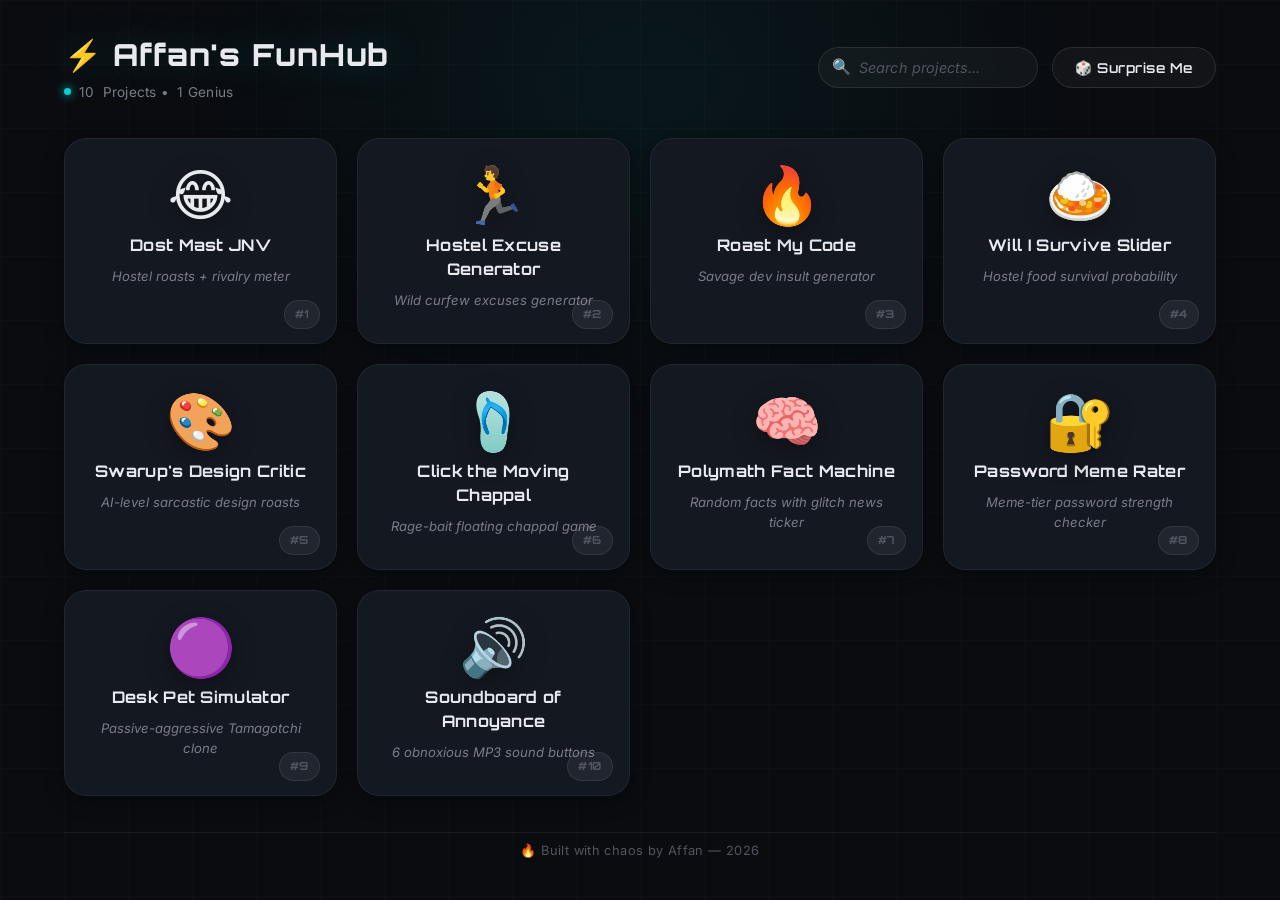
==== index.html @ 47137267 "Files Add" ====
<!DOCTYPE html>
<html lang="en">
<head>
    <meta charset="UTF-8">
    <meta name="viewport" content="width=device-width, initial-scale=1.0">
    <title>⚡ FunHub — Affan's Polymath Lair</title>

    <!-- 🎨 Google Fonts: Orbitron for headings, Inter for body -->
    <link href="https://fonts.googleapis.com/css2?family=Inter:wght@300;400;500;600;700;800;900&family=Orbitron:wght@400;500;600;700;800;900&display=swap" rel="stylesheet">

    <!-- 🎨 STYLES -->
    <link rel="stylesheet" href="style.css">
</head>
<body>

    <!-- 🚀 HTML STRUCTURE ─────────────────────── -->
    <div class="app-wrapper">

        <!-- ⚡ HEADER SECTION -->
        <header class="header">
            <div class="header-brand">
                <h1 class="header-title">
                    <span class="bolt">⚡</span> Affan's FunHub
                </h1>
                <p class="header-subtitle">
                    <span class="counter-dot"></span>
                    <span id="project-count">10</span> Projects • <span id="genius-label">1 Genius</span>
                </p>
            </div>

            <div class="header-actions">
                <!-- 🔍 Search Bar -->
                <div class="search-wrapper">
                    <input
                    type="text"
                    id="search-input"
                    class="search-input"
                    placeholder="Search projects..."
                    autocomplete="off"
                    aria-label="Search projects"
                    >
                    <span class="search-icon">🔍</span>
                </div>

                <!-- 🎲 Surprise Me Button -->
                <button id="btn-surprise" class="btn-surprise" aria-label="Pick a random project">
                    🎲 Surprise Me
                </button>
            </div>
        </header>

        <!-- 📦 PROJECT GRID (cards render here dynamically) -->
        <div id="project-grid" class="project-grid" role="list" aria-label="Project cards">
            <!-- Cards injected by JavaScript -->
        </div>

        <!-- 🙈 No results message (hidden by default) -->
        <div id="no-results" class="no-results" role="status" aria-live="polite">
            🕵️ No projects match your search — try a different keyword!
        </div>

        <!-- 🔥 FOOTER -->
        <footer class="footer">
            <span class="fire">🔥</span> Built with chaos by Affan — 2026
        </footer>
    </div>

    <!-- ⚙️ ALL JAVASCRIPT LOGIC -->
    <script src="script.js"></script>
</body>
</html>
---- style.css ----
/* ── 🎨 GLOBAL ─────────────────────────── */
        :root {
            --bg-deep: #0a0c10;
            --bg-card: #141820;
            --bg-card-hover: #1a1f2b;
            --text-primary: #e8eaef;
            --text-muted: #7a7d88;
            --text-dim: #525560;
            --border-subtle: rgba(255, 255, 255, 0.06);
            --border-glow: rgba(255, 255, 255, 0.14);
            --glass-bg: rgba(255, 255, 255, 0.04);
            --glass-border: rgba(255, 255, 255, 0.10);
            --glass-bg-hover: rgba(255, 255, 255, 0.08);
            --accent-teal: #00d2d3;
            --accent-glow: rgba(0, 210, 211, 0.3);
            --radius-sm: 10px;
            --radius-md: 18px;
            --radius-lg: 22px;
            --shadow-card: 0 4px 20px rgba(0, 0, 0, 0.4);
            --shadow-glow: 0 18px 50px -12px;
            --transition-smooth: 0.3s cubic-bezier(0.4, 0, 0.2, 1);
            --transition-bounce: 0.35s cubic-bezier(0.34, 1.56, 0.64, 1);
        }

        *,
        *::before,
        *::after {
            box-sizing: border-box;
            margin: 0;
            padding: 0;
        }

        html {
            scroll-behavior: smooth;
            -webkit-font-smoothing: antialiased;
            -moz-osx-font-smoothing: grayscale;
        }

        body {
            font-family: 'Inter', system-ui, -apple-system, sans-serif;
            background-color: var(--bg-deep);
            color: var(--text-primary);
            min-height: 100vh;
            position: relative;
            overflow-x: hidden;
            line-height: 1.5;
        }

        /* ── Subtle grid overlay for "polymath lair" texture ── */
        body::before {
            content: '';
            position: fixed;
            inset: 0;
            width: 100%;
            height: 100%;
            background-image:
                linear-gradient(rgba(255, 255, 255, 0.015) 1px, transparent 1px),
                linear-gradient(90deg, rgba(255, 255, 255, 0.015) 1px, transparent 1px);
            background-size: 64px 64px;
            pointer-events: none;
            z-index: 0;
        }

        /* ── Ambient radial glow ── */
        body::after {
            content: '';
            position: fixed;
            top: -30%;
            left: 50%;
            transform: translateX(-50%);
            width: 900px;
            height: 700px;
            background: radial-gradient(ellipse at center, rgba(0, 210, 211, 0.06) 0%, transparent 70%);
            pointer-events: none;
            z-index: 0;
        }

        /* ── Main wrapper sits above overlays ── */
        .app-wrapper {
            position: relative;
            z-index: 1;
            max-width: 1200px;
            margin: 0 auto;
            padding: 32px 24px 40px;
            display: flex;
            flex-direction: column;
            gap: 36px;
            min-height: 100vh;
        }

        /* ── 🎨 HEADER ─────────────────────────── */
        .header {
            display: flex;
            align-items: center;
            justify-content: space-between;
            flex-wrap: wrap;
            gap: 20px;
        }

        .header-brand {
            display: flex;
            flex-direction: column;
            gap: 4px;
        }

        .header-title {
            font-family: 'Orbitron', 'Inter', sans-serif;
            font-size: clamp(1.4rem, 3.5vw, 1.9rem);
            font-weight: 800;
            letter-spacing: 0.03em;
            color: var(--text-primary);
            display: flex;
            align-items: center;
            gap: 10px;
            text-shadow: 0 0 40px var(--accent-glow);
        }

        .header-title .bolt {
            display: inline-block;
            animation: boltFlicker 2.5s infinite;
        }

        @keyframes boltFlicker {
            0%,
            100% {
                filter: drop-shadow(0 0 6px #ffd700) drop-shadow(0 0 14px #ffaa00);
            }
            40% {
                filter: drop-shadow(0 0 2px #ffd700) drop-shadow(0 0 6px #ffaa00);
            }
            42% {
                filter: drop-shadow(0 0 12px #ffd700) drop-shadow(0 0 22px #ffaa00);
            }
            44% {
                filter: drop-shadow(0 0 3px #ffd700) drop-shadow(0 0 8px #ffaa00);
            }
        }

        .header-subtitle {
            font-size: 0.85rem;
            color: var(--text-muted);
            font-weight: 400;
            letter-spacing: 0.02em;
            display: flex;
            align-items: center;
            gap: 8px;
        }

        .header-subtitle .counter-dot {
            display: inline-block;
            width: 7px;
            height: 7px;
            border-radius: 50%;
            background: var(--accent-teal);
            box-shadow: 0 0 10px var(--accent-teal);
            animation: dotPulse 2s infinite;
        }

        @keyframes dotPulse {
            0%,
            100% {
                box-shadow: 0 0 6px var(--accent-teal);
            }
            50% {
                box-shadow: 0 0 18px var(--accent-teal), 0 0 30px rgba(0, 210, 211, 0.5);
            }
        }

        .header-actions {
            display: flex;
            align-items: center;
            gap: 14px;
            flex-wrap: wrap;
        }

        /* ── 🎨 SEARCH ─────────────────────────── */
        .search-wrapper {
            position: relative;
        }

        .search-input {
            font-family: 'Inter', sans-serif;
            font-size: 0.9rem;
            padding: 11px 16px 11px 40px;
            border-radius: 50px;
            border: 1px solid var(--glass-border);
            background: var(--glass-bg);
            color: var(--text-primary);
            backdrop-filter: blur(12px);
            -webkit-backdrop-filter: blur(12px);
            width: 220px;
            transition: var(--transition-smooth);
            outline: none;
            letter-spacing: 0.01em;
        }

        .search-input::placeholder {
            color: var(--text-dim);
            font-style: italic;
        }
        .search-input:focus {
            border-color: var(--accent-teal);
            box-shadow: 0 0 20px rgba(0, 210, 211, 0.2);
            width: 260px;
            background: rgba(255, 255, 255, 0.06);
        }

        .search-icon {
            position: absolute;
            left: 14px;
            top: 50%;
            transform: translateY(-50%);
            font-size: 0.95rem;
            color: var(--text-dim);
            pointer-events: none;
            transition: var(--transition-smooth);
        }
        .search-input:focus~.search-icon,
        .search-input:focus+.search-icon {
            color: var(--accent-teal);
        }

        /* ── 🎲 Surprise Me button (glass-morphism) ── */
        .btn-surprise {
            font-family: 'Orbitron', 'Inter', sans-serif;
            font-weight: 600;
            font-size: 0.85rem;
            letter-spacing: 0.04em;
            padding: 11px 22px;
            border-radius: 50px;
            border: 1px solid var(--glass-border);
            background: var(--glass-bg);
            color: var(--text-primary);
            cursor: pointer;
            backdrop-filter: blur(12px);
            -webkit-backdrop-filter: blur(12px);
            transition: var(--transition-bounce);
            white-space: nowrap;
            user-select: none;
            position: relative;
            overflow: hidden;
        }

        .btn-surprise:hover {
            background: var(--glass-bg-hover);
            border-color: rgba(255, 255, 255, 0.22);
            box-shadow: 0 0 28px rgba(255, 200, 50, 0.25);
            animation: pulseBtn 0.8s ease-in-out infinite;
        }

        .btn-surprise:active {
            transform: scale(0.94);
            transition: transform 0.1s ease;
        }

        @keyframes pulseBtn {
            0%,
            100% {
                box-shadow: 0 0 18px rgba(255, 200, 50, 0.2);
            }
            50% {
                box-shadow: 0 0 35px rgba(255, 200, 50, 0.45), 0 0 60px rgba(255, 170, 0, 0.25);
            }
        }

        /* ── 🎨 CARDS GRID ─────────────────────── */
        .project-grid {
            display: grid;
            grid-template-columns: repeat(auto-fill, minmax(240px, 1fr));
            gap: 20px;
            flex: 1;
        }

        /* ── Individual Card ── */
        .card {
            position: relative;
            background: var(--bg-card);
            border: 1px solid var(--border-subtle);
            border-radius: var(--radius-lg);
            padding: 28px 22px 22px;
            display: flex;
            flex-direction: column;
            align-items: center;
            text-align: center;
            gap: 10px;
            cursor: pointer;
            transition: var(--transition-smooth);
            overflow: hidden;
            user-select: none;
            -webkit-tap-highlight-color: transparent;
            opacity: 0;
            /* hidden until staggered animation fires */
            animation: cardStaggerIn 0.55s ease forwards;
            box-shadow: var(--shadow-card);
        }

        .card:hover {
            background: var(--bg-card-hover);
            transform: translateY(-10px);
            border-color: var(--card-glow-color, var(--border-glow));
            box-shadow: var(--shadow-glow) var(--card-glow-color, rgba(255, 255, 255, 0.15));
            z-index: 5;
        }

        /* ── Card emoji ── */
        .card-emoji {
            font-size: 56px;
            line-height: 1;
            transition: var(--transition-bounce);
            filter: drop-shadow(0 6px 12px rgba(0, 0, 0, 0.35));
            pointer-events: none;
        }
        .card:hover .card-emoji {
            transform: scale(1.12) rotate(-3deg);
            filter: drop-shadow(0 8px 18px rgba(0, 0, 0, 0.5));
        }

        /* ── Card title ── */
        .card-title {
            font-family: 'Orbitron', 'Inter', sans-serif;
            font-weight: 700;
            font-size: 1rem;
            letter-spacing: 0.02em;
            color: var(--text-primary);
            pointer-events: none;
            transition: var(--transition-smooth);
        }
        .card:hover .card-title {
            color: #ffffff;
            text-shadow: 0 0 16px rgba(255, 255, 255, 0.3);
        }

        /* ── Card description ── */
        .card-desc {
            font-size: 0.82rem;
            color: var(--text-muted);
            font-style: italic;
            font-weight: 400;
            pointer-events: none;
            transition: var(--transition-smooth);
        }
        .card:hover .card-desc {
            color: #b0b3bd;
        }

        /* ── Card number badge (bottom-right pill) ── */
        .card-badge {
            position: absolute;
            bottom: 14px;
            right: 16px;
            font-family: 'Orbitron', 'Inter', sans-serif;
            font-weight: 700;
            font-size: 0.7rem;
            letter-spacing: 0.05em;
            background: rgba(255, 255, 255, 0.06);
            color: var(--text-dim);
            padding: 5px 10px;
            border-radius: 50px;
            border: 1px solid rgba(255, 255, 255, 0.08);
            pointer-events: none;
            transition: var(--transition-smooth);
        }
        .card:hover .card-badge {
            background: rgba(255, 255, 255, 0.12);
            color: #ffffff;
            border-color: var(--card-glow-color, rgba(255, 255, 255, 0.25));
            box-shadow: 0 0 14px var(--card-glow-color, rgba(255, 255, 255, 0.2));
        }

        /* ── Card arrow (slides in on hover) ── */
        .card-arrow {
            position: absolute;
            right: 18px;
            top: 50%;
            transform: translateY(-50%) translateX(14px);
            font-size: 1.4rem;
            color: var(--card-glow-color, var(--accent-teal));
            opacity: 0;
            pointer-events: none;
            transition: var(--transition-bounce);
            font-weight: 700;
        }
        .card:hover .card-arrow {
            opacity: 1;
            transform: translateY(-50%) translateX(0);
        }

        /* ── 🎨 ANIMATIONS ─────────────────────── */
        @keyframes cardStaggerIn {
            from {
                opacity: 0;
                transform: translateY(36px) scale(0.92);
            }
            to {
                opacity: 1;
                transform: translateY(0) scale(1);
            }
        }

        /* ── Click feedback: scale down + flash white ── */
        .card-clicked {
            animation: cardPop 0.22s ease !important;
            pointer-events: none;
            /* prevent double-clicks */;
        }

        @keyframes cardPop {
            0% {
                transform: scale(1);
                filter: brightness(1);
                box-shadow: var(--shadow-card);
            }
            35% {
                transform: scale(0.9);
                filter: brightness(2.2);
                box-shadow: 0 0 60px rgba(255, 255, 255, 0.7);
            }
            100% {
                transform: scale(0.94);
                filter: brightness(1);
                box-shadow: var(--shadow-card);
            }
        }

        /* ── No results state ── */
        .no-results {
            grid-column: 1 / -1;
            text-align: center;
            padding: 60px 20px;
            color: var(--text-dim);
            font-style: italic;
            font-size: 1.1rem;
            display: none;
            animation: fadeInUp 0.4s ease;
        }
        .no-results.visible {
            display: block;
        }

        @keyframes fadeInUp {
            from {
                opacity: 0;
                transform: translateY(20px);
            }
            to {
                opacity: 1;
                transform: translateY(0);
            }
        }

        /* ── 🎨 FOOTER ─────────────────────────── */
        .footer {
            text-align: center;
            color: var(--text-dim);
            font-size: 0.8rem;
            letter-spacing: 0.03em;
            padding-top: 8px;
            border-top: 1px solid var(--border-subtle);
            margin-top: auto;
        }
        .footer .fire {
            display: inline-block;
            animation: fireFlicker 1.5s infinite;
        }
        @keyframes fireFlicker {
            0%,
            100% {
                transform: scale(1);
            }
            30% {
                transform: scale(1.25) rotate(-4deg);
            }
            60% {
                transform: scale(0.9) rotate(3deg);
            }
        }

        /* ── 🎨 RESPONSIVE ─────────────────────── */
        @media (max-width: 640px) {
            .app-wrapper {
                padding: 20px 14px 28px;
                gap: 24px;
            }
            .header {
                flex-direction: column;
                align-items: stretch;
                gap: 16px;
            }
            .header-actions {
                flex-direction: column;
                align-items: stretch;
                gap: 10px;
            }
            .search-input {
                width: 100%;
            }
            .search-input:focus {
                width: 100%;
            }
            .btn-surprise {
                text-align: center;
                justify-content: center;
            }
            .project-grid {
                grid-template-columns: repeat(auto-fill, minmax(150px, 1fr));
                gap: 14px;
            }
            .card {
                padding: 22px 14px 18px;
                gap: 8px;
                border-radius: var(--radius-md);
            }
            .card-emoji {
                font-size: 40px;
            }
            .card-title {
                font-size: 0.85rem;
            }
            .card-desc {
                font-size: 0.73rem;
            }
            .card-badge {
                font-size: 0.62rem;
                padding: 4px 8px;
                bottom: 10px;
                right: 10px;
            }
            .card-arrow {
                font-size: 1.1rem;
                right: 12px;
            }
        }

        @media (max-width: 380px) {
            .project-grid {
                grid-template-columns: 1fr 1fr;
                gap: 10px;
            }
            .card {
                padding: 16px 10px 14px;
            }
            .card-emoji {
                font-size: 34px;
            }
            .card-title {
                font-size: 0.76rem;
            }
            .card-desc {
                font-size: 0.68rem;
            }
        }
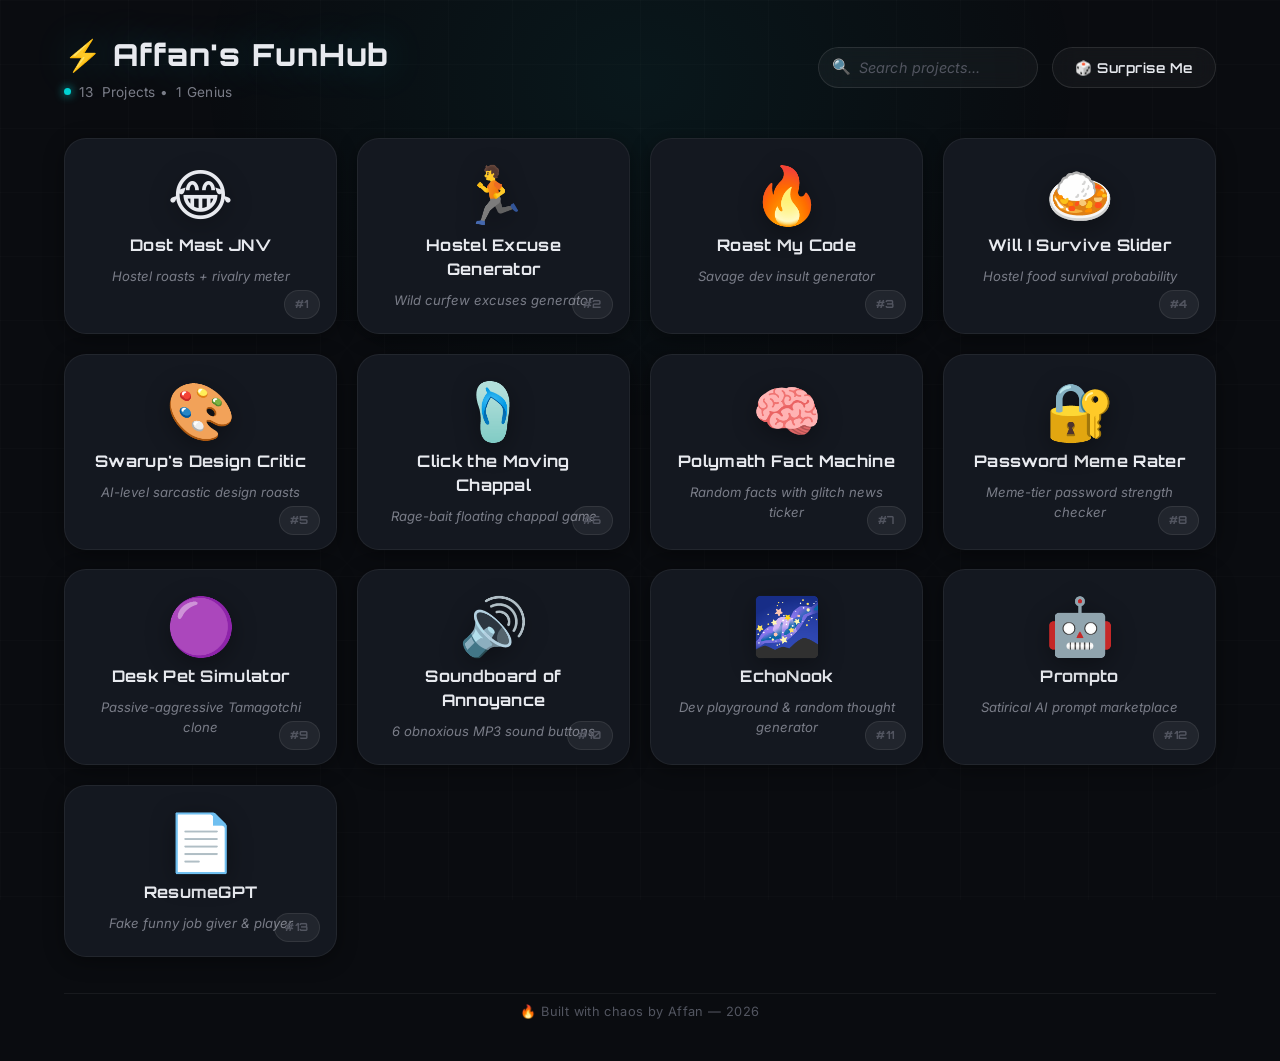
==== commit 0ec5397d: "Link Correction" ====
--- a/index.html
+++ b/index.html
@@ -5,17 +5,15 @@
     <meta name="viewport" content="width=device-width, initial-scale=1.0">
     <title>⚡ FunHub — Affan's Polymath Lair</title>
 
-    <!-- 🎨 Google Fonts: Orbitron for headings, Inter for body -->
+    <!-- Google Fonts -->
     <link href="https://fonts.googleapis.com/css2?family=Inter:wght@300;400;500;600;700;800;900&family=Orbitron:wght@400;500;600;700;800;900&display=swap" rel="stylesheet">
 
-    <!-- 🎨 STYLES -->
+    <!-- External Stylesheet -->
     <link rel="stylesheet" href="style.css">
 </head>
 <body>
-
     <!-- 🚀 HTML STRUCTURE ─────────────────────── -->
     <div class="app-wrapper">
-
         <!-- ⚡ HEADER SECTION -->
         <header class="header">
             <div class="header-brand">
@@ -24,21 +22,14 @@
                 </h1>
                 <p class="header-subtitle">
                     <span class="counter-dot"></span>
-                    <span id="project-count">10</span> Projects • <span id="genius-label">1 Genius</span>
+                    <span id="project-count">13</span> Projects • <span id="genius-label">1 Genius</span>
                 </p>
             </div>
 
             <div class="header-actions">
                 <!-- 🔍 Search Bar -->
                 <div class="search-wrapper">
-                    <input
-                    type="text"
-                    id="search-input"
-                    class="search-input"
-                    placeholder="Search projects..."
-                    autocomplete="off"
-                    aria-label="Search projects"
-                    >
+                    <input type="text" id="search-input" class="search-input" placeholder="Search projects..." autocomplete="off" aria-label="Search projects">
                     <span class="search-icon">🔍</span>
                 </div>
 
@@ -49,9 +40,163 @@
             </div>
         </header>
 
-        <!-- 📦 PROJECT GRID (cards render here dynamically) -->
+        <!-- 📦 PROJECT GRID (cards are hard‑coded with data attributes) -->
         <div id="project-grid" class="project-grid" role="list" aria-label="Project cards">
-            <!-- Cards injected by JavaScript -->
+            <!-- Project 1: Dost Mast JNV -->
+            <div class="card" role="listitem" tabindex="0"
+                 data-title="Dost Mast JNV"
+                 data-emoji="😂"
+                 data-description="Hostel roasts + rivalry meter"
+                 data-color="#ff6b6b"
+                 data-action-type="live"
+                 data-live-url="https://affan675.github.io/dost_mast_jnv/"
+                 data-local-url=""
+                 data-download-url="">
+            </div>
+
+            <!-- Project 2: Hostel Excuse Generator -->
+            <div class="card" role="listitem" tabindex="0"
+                 data-title="Hostel Excuse Generator"
+                 data-emoji="🏃"
+                 data-description="Wild curfew excuses generator"
+                 data-color="#feca57"
+                 data-action-type="live"
+                 data-live-url="https://affan675.github.io/hostel-excuse-generator/"
+                 data-local-url=""
+                 data-download-url="">
+            </div>
+
+            <!-- Project 3: Roast My Code -->
+            <div class="card" role="listitem" tabindex="0"
+                 data-title="Roast My Code"
+                 data-emoji="🔥"
+                 data-description="Savage dev insult generator"
+                 data-color="#ff9ff3"
+                 data-action-type="download"
+                 data-live-url=""
+                 data-local-url="projects/roast-my-code/index.html"
+                 data-download-url="projects/downloads/roast-my-code.zip">
+            </div>
+
+            <!-- Project 4: Will I Survive Slider -->
+            <div class="card" role="listitem" tabindex="0"
+                 data-title="Will I Survive Slider"
+                 data-emoji="🍛"
+                 data-description="Hostel food survival probability"
+                 data-color="#54a0ff"
+                 data-action-type="conditional"
+                 data-live-url=""
+                 data-local-url="projects/survival-slider/index.html"
+                 data-download-url="projects/downloads/survival-slider.zip">
+            </div>
+
+            <!-- Project 5: Swarup's Design Critic -->
+            <div class="card" role="listitem" tabindex="0"
+                 data-title="Swarup's Design Critic"
+                 data-emoji="🎨"
+                 data-description="AI-level sarcastic design roasts"
+                 data-color="#5f27cd"
+                 data-action-type="download"
+                 data-live-url=""
+                 data-local-url="projects/swarup-design-critic/index.html"
+                 data-download-url="projects/downloads/swarup-design-critic.zip">
+            </div>
+
+            <!-- Project 6: Click the Moving Chappal -->
+            <div class="card" role="listitem" tabindex="0"
+                 data-title="Click the Moving Chappal"
+                 data-emoji="🩴"
+                 data-description="Rage-bait floating chappal game"
+                 data-color="#ff9f43"
+                 data-action-type="download"
+                 data-live-url=""
+                 data-local-url="projects/click-the-chappal/index.html"
+                 data-download-url="projects/downloads/click-the-chappal.zip">
+            </div>
+
+            <!-- Project 7: Polymath Fact Machine -->
+            <div class="card" role="listitem" tabindex="0"
+                 data-title="Polymath Fact Machine"
+                 data-emoji="🧠"
+                 data-description="Random facts with glitch news ticker"
+                 data-color="#00d2d3"
+                 data-action-type="local"
+                 data-live-url=""
+                 data-local-url="projects/polymath-fact-machine/index.html"
+                 data-download-url="">
+            </div>
+
+            <!-- Project 8: Password Meme Rater -->
+            <div class="card" role="listitem" tabindex="0"
+                 data-title="Password Meme Rater"
+                 data-emoji="🔐"
+                 data-description="Meme-tier password strength checker"
+                 data-color="#f368e0"
+                 data-action-type="local"
+                 data-live-url=""
+                 data-local-url="projects/password-meme-rater/index.html"
+                 data-download-url="">
+            </div>
+
+            <!-- Project 9: Desk Pet Simulator -->
+            <div class="card" role="listitem" tabindex="0"
+                 data-title="Desk Pet Simulator"
+                 data-emoji="🟣"
+                 data-description="Passive-aggressive Tamagotchi clone"
+                 data-color="#1dd1a1"
+                 data-action-type="local"
+                 data-live-url=""
+                 data-local-url="projects/desk-pet-simulator/index.html"
+                 data-download-url="">
+            </div>
+
+            <!-- Project 10: Soundboard of Annoyance -->
+            <div class="card" role="listitem" tabindex="0"
+                 data-title="Soundboard of Annoyance"
+                 data-emoji="🔊"
+                 data-description="6 obnoxious MP3 sound buttons"
+                 data-color="#ee5a24"
+                 data-action-type="local"
+                 data-live-url=""
+                 data-local-url="projects/soundboard-annoyance/index.html"
+                 data-download-url="">
+            </div>
+
+            <!-- Project 11: EchoNook -->
+            <div class="card" role="listitem" tabindex="0"
+                 data-title="EchoNook"
+                 data-emoji="🌌"
+                 data-description="Dev playground & random thought generator"
+                 data-color="#7c3aed"
+                 data-action-type="live"
+                 data-live-url="https://affan675.github.io/Echo-Nook/"
+                 data-local-url=""
+                 data-download-url="">
+            </div>
+
+            <!-- Project 12: Prompto -->
+            <div class="card" role="listitem" tabindex="0"
+                 data-title="Prompto"
+                 data-emoji="🤖"
+                 data-description="Satirical AI prompt marketplace"
+                 data-color="#06b6d4"
+                 data-action-type="live"
+                 data-live-url="https://affan675.github.io/prompto/"
+                 data-local-url=""
+                 data-download-url="">
+            </div>
+
+            <!-- Project 13: ResumeGPT -->
+            <div class="card" role="listitem" tabindex="0"
+                 data-title="ResumeGPT"
+                 data-emoji="📄"
+                 data-description="Fake funny job giver & player"
+                 data-color="#f97316"
+                 data-action-type="local"
+                 data-live-url=""
+                 data-local-url="projects/resume-GPT/index.html"
+                 data-download-url="">
+            </div>
         </div>
 
         <!-- 🙈 No results message (hidden by default) -->
@@ -65,7 +210,7 @@
         </footer>
     </div>
 
-    <!-- ⚙️ ALL JAVASCRIPT LOGIC -->
+    <!-- External JavaScript -->
     <script src="script.js"></script>
 </body>
 </html>
--- a/style.css
+++ b/style.css
@@ -1,551 +1,521 @@
-        /* ── 🎨 GLOBAL ─────────────────────────── */
-        :root {
-            --bg-deep: #0a0c10;
-            --bg-card: #141820;
-            --bg-card-hover: #1a1f2b;
-            --text-primary: #e8eaef;
-            --text-muted: #7a7d88;
-            --text-dim: #525560;
-            --border-subtle: rgba(255, 255, 255, 0.06);
-            --border-glow: rgba(255, 255, 255, 0.14);
-            --glass-bg: rgba(255, 255, 255, 0.04);
-            --glass-border: rgba(255, 255, 255, 0.10);
-            --glass-bg-hover: rgba(255, 255, 255, 0.08);
-            --accent-teal: #00d2d3;
-            --accent-glow: rgba(0, 210, 211, 0.3);
-            --radius-sm: 10px;
-            --radius-md: 18px;
-            --radius-lg: 22px;
-            --shadow-card: 0 4px 20px rgba(0, 0, 0, 0.4);
-            --shadow-glow: 0 18px 50px -12px;
-            --transition-smooth: 0.3s cubic-bezier(0.4, 0, 0.2, 1);
-            --transition-bounce: 0.35s cubic-bezier(0.34, 1.56, 0.64, 1);
-        }
-
-        *,
-        *::before,
-        *::after {
-            box-sizing: border-box;
-            margin: 0;
-            padding: 0;
-        }
-
-        html {
-            scroll-behavior: smooth;
-            -webkit-font-smoothing: antialiased;
-            -moz-osx-font-smoothing: grayscale;
-        }
-
-        body {
-            font-family: 'Inter', system-ui, -apple-system, sans-serif;
-            background-color: var(--bg-deep);
-            color: var(--text-primary);
-            min-height: 100vh;
-            position: relative;
-            overflow-x: hidden;
-            line-height: 1.5;
-        }
-
-        /* ── Subtle grid overlay for "polymath lair" texture ── */
-        body::before {
-            content: '';
-            position: fixed;
-            inset: 0;
-            width: 100%;
-            height: 100%;
-            background-image:
-                linear-gradient(rgba(255, 255, 255, 0.015) 1px, transparent 1px),
-                linear-gradient(90deg, rgba(255, 255, 255, 0.015) 1px, transparent 1px);
-            background-size: 64px 64px;
-            pointer-events: none;
-            z-index: 0;
-        }
-
-        /* ── Ambient radial glow ── */
-        body::after {
-            content: '';
-            position: fixed;
-            top: -30%;
-            left: 50%;
-            transform: translateX(-50%);
-            width: 900px;
-            height: 700px;
-            background: radial-gradient(ellipse at center, rgba(0, 210, 211, 0.06) 0%, transparent 70%);
-            pointer-events: none;
-            z-index: 0;
-        }
-
-        /* ── Main wrapper sits above overlays ── */
-        .app-wrapper {
-            position: relative;
-            z-index: 1;
-            max-width: 1200px;
-            margin: 0 auto;
-            padding: 32px 24px 40px;
-            display: flex;
-            flex-direction: column;
-            gap: 36px;
-            min-height: 100vh;
-        }
-
-        /* ── 🎨 HEADER ─────────────────────────── */
-        .header {
-            display: flex;
-            align-items: center;
-            justify-content: space-between;
-            flex-wrap: wrap;
-            gap: 20px;
-        }
-
-        .header-brand {
-            display: flex;
-            flex-direction: column;
-            gap: 4px;
-        }
-
-        .header-title {
-            font-family: 'Orbitron', 'Inter', sans-serif;
-            font-size: clamp(1.4rem, 3.5vw, 1.9rem);
-            font-weight: 800;
-            letter-spacing: 0.03em;
-            color: var(--text-primary);
-            display: flex;
-            align-items: center;
-            gap: 10px;
-            text-shadow: 0 0 40px var(--accent-glow);
-        }
-
-        .header-title .bolt {
-            display: inline-block;
-            animation: boltFlicker 2.5s infinite;
-        }
-
-        @keyframes boltFlicker {
-            0%,
-            100% {
-                filter: drop-shadow(0 0 6px #ffd700) drop-shadow(0 0 14px #ffaa00);
-            }
-            40% {
-                filter: drop-shadow(0 0 2px #ffd700) drop-shadow(0 0 6px #ffaa00);
-            }
-            42% {
-                filter: drop-shadow(0 0 12px #ffd700) drop-shadow(0 0 22px #ffaa00);
-            }
-            44% {
-                filter: drop-shadow(0 0 3px #ffd700) drop-shadow(0 0 8px #ffaa00);
-            }
-        }
-
-        .header-subtitle {
-            font-size: 0.85rem;
-            color: var(--text-muted);
-            font-weight: 400;
-            letter-spacing: 0.02em;
-            display: flex;
-            align-items: center;
-            gap: 8px;
-        }
-
-        .header-subtitle .counter-dot {
-            display: inline-block;
-            width: 7px;
-            height: 7px;
-            border-radius: 50%;
-            background: var(--accent-teal);
-            box-shadow: 0 0 10px var(--accent-teal);
-            animation: dotPulse 2s infinite;
-        }
-
-        @keyframes dotPulse {
-            0%,
-            100% {
-                box-shadow: 0 0 6px var(--accent-teal);
-            }
-            50% {
-                box-shadow: 0 0 18px var(--accent-teal), 0 0 30px rgba(0, 210, 211, 0.5);
-            }
-        }
-
-        .header-actions {
-            display: flex;
-            align-items: center;
-            gap: 14px;
-            flex-wrap: wrap;
-        }
-
-        /* ── 🎨 SEARCH ─────────────────────────── */
-        .search-wrapper {
-            position: relative;
-        }
-
-        .search-input {
-            font-family: 'Inter', sans-serif;
-            font-size: 0.9rem;
-            padding: 11px 16px 11px 40px;
-            border-radius: 50px;
-            border: 1px solid var(--glass-border);
-            background: var(--glass-bg);
-            color: var(--text-primary);
-            backdrop-filter: blur(12px);
-            -webkit-backdrop-filter: blur(12px);
-            width: 220px;
-            transition: var(--transition-smooth);
-            outline: none;
-            letter-spacing: 0.01em;
-        }
-
-        .search-input::placeholder {
-            color: var(--text-dim);
-            font-style: italic;
-        }
-        .search-input:focus {
-            border-color: var(--accent-teal);
-            box-shadow: 0 0 20px rgba(0, 210, 211, 0.2);
-            width: 260px;
-            background: rgba(255, 255, 255, 0.06);
-        }
-
-        .search-icon {
-            position: absolute;
-            left: 14px;
-            top: 50%;
-            transform: translateY(-50%);
-            font-size: 0.95rem;
-            color: var(--text-dim);
-            pointer-events: none;
-            transition: var(--transition-smooth);
-        }
-        .search-input:focus~.search-icon,
-        .search-input:focus+.search-icon {
-            color: var(--accent-teal);
-        }
-
-        /* ── 🎲 Surprise Me button (glass-morphism) ── */
-        .btn-surprise {
-            font-family: 'Orbitron', 'Inter', sans-serif;
-            font-weight: 600;
-            font-size: 0.85rem;
-            letter-spacing: 0.04em;
-            padding: 11px 22px;
-            border-radius: 50px;
-            border: 1px solid var(--glass-border);
-            background: var(--glass-bg);
-            color: var(--text-primary);
-            cursor: pointer;
-            backdrop-filter: blur(12px);
-            -webkit-backdrop-filter: blur(12px);
-            transition: var(--transition-bounce);
-            white-space: nowrap;
-            user-select: none;
-            position: relative;
-            overflow: hidden;
-        }
-
-        .btn-surprise:hover {
-            background: var(--glass-bg-hover);
-            border-color: rgba(255, 255, 255, 0.22);
-            box-shadow: 0 0 28px rgba(255, 200, 50, 0.25);
-            animation: pulseBtn 0.8s ease-in-out infinite;
-        }
-
-        .btn-surprise:active {
-            transform: scale(0.94);
-            transition: transform 0.1s ease;
-        }
-
-        @keyframes pulseBtn {
-            0%,
-            100% {
-                box-shadow: 0 0 18px rgba(255, 200, 50, 0.2);
-            }
-            50% {
-                box-shadow: 0 0 35px rgba(255, 200, 50, 0.45), 0 0 60px rgba(255, 170, 0, 0.25);
-            }
-        }
-
-        /* ── 🎨 CARDS GRID ─────────────────────── */
-        .project-grid {
-            display: grid;
-            grid-template-columns: repeat(auto-fill, minmax(240px, 1fr));
-            gap: 20px;
-            flex: 1;
-        }
-
-        /* ── Individual Card ── */
-        .card {
-            position: relative;
-            background: var(--bg-card);
-            border: 1px solid var(--border-subtle);
-            border-radius: var(--radius-lg);
-            padding: 28px 22px 22px;
-            display: flex;
-            flex-direction: column;
-            align-items: center;
-            text-align: center;
-            gap: 10px;
-            cursor: pointer;
-            transition: var(--transition-smooth);
-            overflow: hidden;
-            user-select: none;
-            -webkit-tap-highlight-color: transparent;
-            opacity: 0;
-            /* hidden until staggered animation fires */
-            animation: cardStaggerIn 0.55s ease forwards;
-            box-shadow: var(--shadow-card);
-        }
-
-        .card:hover {
-            background: var(--bg-card-hover);
-            transform: translateY(-10px);
-            border-color: var(--card-glow-color, var(--border-glow));
-            box-shadow: var(--shadow-glow) var(--card-glow-color, rgba(255, 255, 255, 0.15));
-            z-index: 5;
-        }
-
-        /* ── Card emoji ── */
-        .card-emoji {
-            font-size: 56px;
-            line-height: 1;
-            transition: var(--transition-bounce);
-            filter: drop-shadow(0 6px 12px rgba(0, 0, 0, 0.35));
-            pointer-events: none;
-        }
-        .card:hover .card-emoji {
-            transform: scale(1.12) rotate(-3deg);
-            filter: drop-shadow(0 8px 18px rgba(0, 0, 0, 0.5));
-        }
-
-        /* ── Card title ── */
-        .card-title {
-            font-family: 'Orbitron', 'Inter', sans-serif;
-            font-weight: 700;
-            font-size: 1rem;
-            letter-spacing: 0.02em;
-            color: var(--text-primary);
-            pointer-events: none;
-            transition: var(--transition-smooth);
-        }
-        .card:hover .card-title {
-            color: #ffffff;
-            text-shadow: 0 0 16px rgba(255, 255, 255, 0.3);
-        }
-
-        /* ── Card description ── */
-        .card-desc {
-            font-size: 0.82rem;
-            color: var(--text-muted);
-            font-style: italic;
-            font-weight: 400;
-            pointer-events: none;
-            transition: var(--transition-smooth);
-        }
-        .card:hover .card-desc {
-            color: #b0b3bd;
-        }
-
-        /* ── Card number badge (bottom-right pill) ── */
-        .card-badge {
-            position: absolute;
-            bottom: 14px;
-            right: 16px;
-            font-family: 'Orbitron', 'Inter', sans-serif;
-            font-weight: 700;
-            font-size: 0.7rem;
-            letter-spacing: 0.05em;
-            background: rgba(255, 255, 255, 0.06);
-            color: var(--text-dim);
-            padding: 5px 10px;
-            border-radius: 50px;
-            border: 1px solid rgba(255, 255, 255, 0.08);
-            pointer-events: none;
-            transition: var(--transition-smooth);
-        }
-        .card:hover .card-badge {
-            background: rgba(255, 255, 255, 0.12);
-            color: #ffffff;
-            border-color: var(--card-glow-color, rgba(255, 255, 255, 0.25));
-            box-shadow: 0 0 14px var(--card-glow-color, rgba(255, 255, 255, 0.2));
-        }
-
-        /* ── Card arrow (slides in on hover) ── */
-        .card-arrow {
-            position: absolute;
-            right: 18px;
-            top: 50%;
-            transform: translateY(-50%) translateX(14px);
-            font-size: 1.4rem;
-            color: var(--card-glow-color, var(--accent-teal));
-            opacity: 0;
-            pointer-events: none;
-            transition: var(--transition-bounce);
-            font-weight: 700;
-        }
-        .card:hover .card-arrow {
-            opacity: 1;
-            transform: translateY(-50%) translateX(0);
-        }
-
-        /* ── 🎨 ANIMATIONS ─────────────────────── */
-        @keyframes cardStaggerIn {
-            from {
-                opacity: 0;
-                transform: translateY(36px) scale(0.92);
-            }
-            to {
-                opacity: 1;
-                transform: translateY(0) scale(1);
-            }
-        }
-
-        /* ── Click feedback: scale down + flash white ── */
-        .card-clicked {
-            animation: cardPop 0.22s ease !important;
-            pointer-events: none;
-            /* prevent double-clicks */;
-        }
-
-        @keyframes cardPop {
-            0% {
-                transform: scale(1);
-                filter: brightness(1);
-                box-shadow: var(--shadow-card);
-            }
-            35% {
-                transform: scale(0.9);
-                filter: brightness(2.2);
-                box-shadow: 0 0 60px rgba(255, 255, 255, 0.7);
-            }
-            100% {
-                transform: scale(0.94);
-                filter: brightness(1);
-                box-shadow: var(--shadow-card);
-            }
-        }
-
-        /* ── No results state ── */
-        .no-results {
-            grid-column: 1 / -1;
-            text-align: center;
-            padding: 60px 20px;
-            color: var(--text-dim);
-            font-style: italic;
-            font-size: 1.1rem;
-            display: none;
-            animation: fadeInUp 0.4s ease;
-        }
-        .no-results.visible {
-            display: block;
-        }
-
-        @keyframes fadeInUp {
-            from {
-                opacity: 0;
-                transform: translateY(20px);
-            }
-            to {
-                opacity: 1;
-                transform: translateY(0);
-            }
-        }
-
-        /* ── 🎨 FOOTER ─────────────────────────── */
-        .footer {
-            text-align: center;
-            color: var(--text-dim);
-            font-size: 0.8rem;
-            letter-spacing: 0.03em;
-            padding-top: 8px;
-            border-top: 1px solid var(--border-subtle);
-            margin-top: auto;
-        }
-        .footer .fire {
-            display: inline-block;
-            animation: fireFlicker 1.5s infinite;
-        }
-        @keyframes fireFlicker {
-            0%,
-            100% {
-                transform: scale(1);
-            }
-            30% {
-                transform: scale(1.25) rotate(-4deg);
-            }
-            60% {
-                transform: scale(0.9) rotate(3deg);
-            }
-        }
-
-        /* ── 🎨 RESPONSIVE ─────────────────────── */
-        @media (max-width: 640px) {
-            .app-wrapper {
-                padding: 20px 14px 28px;
-                gap: 24px;
-            }
-            .header {
-                flex-direction: column;
-                align-items: stretch;
-                gap: 16px;
-            }
-            .header-actions {
-                flex-direction: column;
-                align-items: stretch;
-                gap: 10px;
-            }
-            .search-input {
-                width: 100%;
-            }
-            .search-input:focus {
-                width: 100%;
-            }
-            .btn-surprise {
-                text-align: center;
-                justify-content: center;
-            }
-            .project-grid {
-                grid-template-columns: repeat(auto-fill, minmax(150px, 1fr));
-                gap: 14px;
-            }
-            .card {
-                padding: 22px 14px 18px;
-                gap: 8px;
-                border-radius: var(--radius-md);
-            }
-            .card-emoji {
-                font-size: 40px;
-            }
-            .card-title {
-                font-size: 0.85rem;
-            }
-            .card-desc {
-                font-size: 0.73rem;
-            }
-            .card-badge {
-                font-size: 0.62rem;
-                padding: 4px 8px;
-                bottom: 10px;
-                right: 10px;
-            }
-            .card-arrow {
-                font-size: 1.1rem;
-                right: 12px;
-            }
-        }
-
-        @media (max-width: 380px) {
-            .project-grid {
-                grid-template-columns: 1fr 1fr;
-                gap: 10px;
-            }
-            .card {
-                padding: 16px 10px 14px;
-            }
-            .card-emoji {
-                font-size: 34px;
-            }
-            .card-title {
-                font-size: 0.76rem;
-            }
-            .card-desc {
-                font-size: 0.68rem;
-            }
-        }+/* ── 🎨 GLOBAL ─────────────────────────── */
+:root {
+    --bg-deep: #0a0c10;
+    --bg-card: #141820;
+    --bg-card-hover: #1a1f2b;
+    --text-primary: #e8eaef;
+    --text-muted: #7a7d88;
+    --text-dim: #525560;
+    --border-subtle: rgba(255, 255, 255, 0.06);
+    --border-glow: rgba(255, 255, 255, 0.14);
+    --glass-bg: rgba(255, 255, 255, 0.04);
+    --glass-border: rgba(255, 255, 255, 0.10);
+    --glass-bg-hover: rgba(255, 255, 255, 0.08);
+    --accent-teal: #00d2d3;
+    --accent-glow: rgba(0, 210, 211, 0.3);
+    --radius-sm: 10px;
+    --radius-md: 18px;
+    --radius-lg: 22px;
+    --shadow-card: 0 4px 20px rgba(0, 0, 0, 0.4);
+    --shadow-glow: 0 18px 50px -12px;
+    --transition-smooth: 0.3s cubic-bezier(0.4, 0, 0.2, 1);
+    --transition-bounce: 0.35s cubic-bezier(0.34, 1.56, 0.64, 1);
+}
+
+*,
+*::before,
+*::after {
+    box-sizing: border-box;
+    margin: 0;
+    padding: 0;
+}
+
+html {
+    scroll-behavior: smooth;
+    -webkit-font-smoothing: antialiased;
+    -moz-osx-font-smoothing: grayscale;
+}
+
+body {
+    font-family: 'Inter', system-ui, -apple-system, sans-serif;
+    background-color: var(--bg-deep);
+    color: var(--text-primary);
+    min-height: 100vh;
+    position: relative;
+    overflow-x: hidden;
+    line-height: 1.5;
+}
+
+/* ── Subtle grid overlay for "polymath lair" texture ── */
+body::before {
+    content: '';
+    position: fixed;
+    inset: 0;
+    width: 100%;
+    height: 100%;
+    background-image:
+        linear-gradient(rgba(255, 255, 255, 0.015) 1px, transparent 1px),
+        linear-gradient(90deg, rgba(255, 255, 255, 0.015) 1px, transparent 1px);
+    background-size: 64px 64px;
+    pointer-events: none;
+    z-index: 0;
+}
+
+/* ── Ambient radial glow ── */
+body::after {
+    content: '';
+    position: fixed;
+    top: -30%;
+    left: 50%;
+    transform: translateX(-50%);
+    width: 900px;
+    height: 700px;
+    background: radial-gradient(ellipse at center, rgba(0, 210, 211, 0.06) 0%, transparent 70%);
+    pointer-events: none;
+    z-index: 0;
+}
+
+/* ── Main wrapper sits above overlays ── */
+.app-wrapper {
+    position: relative;
+    z-index: 1;
+    max-width: 1200px;
+    margin: 0 auto;
+    padding: 32px 24px 40px;
+    display: flex;
+    flex-direction: column;
+    gap: 36px;
+    min-height: 100vh;
+}
+
+/* ── 🎨 HEADER ─────────────────────────── */
+.header {
+    display: flex;
+    align-items: center;
+    justify-content: space-between;
+    flex-wrap: wrap;
+    gap: 20px;
+}
+
+.header-brand {
+    display: flex;
+    flex-direction: column;
+    gap: 4px;
+}
+
+.header-title {
+    font-family: 'Orbitron', 'Inter', sans-serif;
+    font-size: clamp(1.4rem, 3.5vw, 1.9rem);
+    font-weight: 800;
+    letter-spacing: 0.03em;
+    color: var(--text-primary);
+    display: flex;
+    align-items: center;
+    gap: 10px;
+    text-shadow: 0 0 40px var(--accent-glow);
+}
+
+.header-title .bolt {
+    display: inline-block;
+    animation: boltFlicker 2.5s infinite;
+}
+
+@keyframes boltFlicker {
+    0%, 100% { filter: drop-shadow(0 0 6px #ffd700) drop-shadow(0 0 14px #ffaa00); }
+    40% { filter: drop-shadow(0 0 2px #ffd700) drop-shadow(0 0 6px #ffaa00); }
+    42% { filter: drop-shadow(0 0 12px #ffd700) drop-shadow(0 0 22px #ffaa00); }
+    44% { filter: drop-shadow(0 0 3px #ffd700) drop-shadow(0 0 8px #ffaa00); }
+}
+
+.header-subtitle {
+    font-size: 0.85rem;
+    color: var(--text-muted);
+    font-weight: 400;
+    letter-spacing: 0.02em;
+    display: flex;
+    align-items: center;
+    gap: 8px;
+}
+
+.header-subtitle .counter-dot {
+    display: inline-block;
+    width: 7px;
+    height: 7px;
+    border-radius: 50%;
+    background: var(--accent-teal);
+    box-shadow: 0 0 10px var(--accent-teal);
+    animation: dotPulse 2s infinite;
+}
+
+@keyframes dotPulse {
+    0%, 100% { box-shadow: 0 0 6px var(--accent-teal); }
+    50% { box-shadow: 0 0 18px var(--accent-teal), 0 0 30px rgba(0, 210, 211, 0.5); }
+}
+
+.header-actions {
+    display: flex;
+    align-items: center;
+    gap: 14px;
+    flex-wrap: wrap;
+}
+
+/* ── 🎨 SEARCH ─────────────────────────── */
+.search-wrapper {
+    position: relative;
+}
+
+.search-input {
+    font-family: 'Inter', sans-serif;
+    font-size: 0.9rem;
+    padding: 11px 16px 11px 40px;
+    border-radius: 50px;
+    border: 1px solid var(--glass-border);
+    background: var(--glass-bg);
+    color: var(--text-primary);
+    backdrop-filter: blur(12px);
+    -webkit-backdrop-filter: blur(12px);
+    width: 220px;
+    transition: var(--transition-smooth);
+    outline: none;
+    letter-spacing: 0.01em;
+}
+
+.search-input::placeholder {
+    color: var(--text-dim);
+    font-style: italic;
+}
+.search-input:focus {
+    border-color: var(--accent-teal);
+    box-shadow: 0 0 20px rgba(0, 210, 211, 0.2);
+    width: 260px;
+    background: rgba(255, 255, 255, 0.06);
+}
+
+.search-icon {
+    position: absolute;
+    left: 14px;
+    top: 50%;
+    transform: translateY(-50%);
+    font-size: 0.95rem;
+    color: var(--text-dim);
+    pointer-events: none;
+    transition: var(--transition-smooth);
+}
+.search-input:focus ~ .search-icon,
+.search-input:focus + .search-icon {
+    color: var(--accent-teal);
+}
+
+/* ── 🎲 Surprise Me button (glass-morphism) ── */
+.btn-surprise {
+    font-family: 'Orbitron', 'Inter', sans-serif;
+    font-weight: 600;
+    font-size: 0.85rem;
+    letter-spacing: 0.04em;
+    padding: 11px 22px;
+    border-radius: 50px;
+    border: 1px solid var(--glass-border);
+    background: var(--glass-bg);
+    color: var(--text-primary);
+    cursor: pointer;
+    backdrop-filter: blur(12px);
+    -webkit-backdrop-filter: blur(12px);
+    transition: var(--transition-bounce);
+    white-space: nowrap;
+    user-select: none;
+    position: relative;
+    overflow: hidden;
+}
+
+.btn-surprise:hover {
+    background: var(--glass-bg-hover);
+    border-color: rgba(255, 255, 255, 0.22);
+    box-shadow: 0 0 28px rgba(255, 200, 50, 0.25);
+    animation: pulseBtn 0.8s ease-in-out infinite;
+}
+
+.btn-surprise:active {
+    transform: scale(0.94);
+    transition: transform 0.1s ease;
+}
+
+@keyframes pulseBtn {
+    0%, 100% { box-shadow: 0 0 18px rgba(255, 200, 50, 0.2); }
+    50% { box-shadow: 0 0 35px rgba(255, 200, 50, 0.45), 0 0 60px rgba(255, 170, 0, 0.25); }
+}
+
+/* ── 🎨 CARDS GRID ─────────────────────── */
+.project-grid {
+    display: grid;
+    grid-template-columns: repeat(auto-fill, minmax(240px, 1fr));
+    gap: 20px;
+    flex: 1;
+}
+
+/* ── Individual Card ── */
+.card {
+    position: relative;
+    background: var(--bg-card);
+    border: 1px solid var(--border-subtle);
+    border-radius: var(--radius-lg);
+    padding: 28px 22px 22px;
+    display: flex;
+    flex-direction: column;
+    align-items: center;
+    text-align: center;
+    gap: 10px;
+    cursor: pointer;
+    transition: var(--transition-smooth);
+    overflow: hidden;
+    user-select: none;
+    -webkit-tap-highlight-color: transparent;
+    opacity: 0;                     /* hidden until staggered animation fires */
+    animation: cardStaggerIn 0.55s ease forwards;
+    box-shadow: var(--shadow-card);
+}
+
+.card:hover {
+    background: var(--bg-card-hover);
+    transform: translateY(-10px);
+    border-color: var(--card-glow-color, var(--border-glow));
+    box-shadow: var(--shadow-glow) var(--card-glow-color, rgba(255, 255, 255, 0.15));
+    z-index: 5;
+}
+
+/* Card content is generated via ::before or JS? Since we need dynamic emoji/title from data attributes,
+   we will use CSS content from data attributes. That's possible with attr() but not for complex selectors.
+   Better to populate inner HTML via JavaScript. So script.js will inject the inner content.
+   I'll modify script to create innerHTML based on data attributes. So the card divs are empty in HTML,
+   and on DOMContentLoaded, script fills them. That's the cleanest approach. */
+.card-emoji,
+.card-title,
+.card-desc,
+.card-badge,
+.card-arrow {
+    pointer-events: none;
+}
+
+/* These classes will be added by JS when filling the card */
+.card-emoji {
+    font-size: 56px;
+    line-height: 1;
+    transition: var(--transition-bounce);
+    filter: drop-shadow(0 6px 12px rgba(0, 0, 0, 0.35));
+}
+.card:hover .card-emoji {
+    transform: scale(1.12) rotate(-3deg);
+    filter: drop-shadow(0 8px 18px rgba(0, 0, 0, 0.5));
+}
+
+.card-title {
+    font-family: 'Orbitron', 'Inter', sans-serif;
+    font-weight: 700;
+    font-size: 1rem;
+    letter-spacing: 0.02em;
+    color: var(--text-primary);
+    transition: var(--transition-smooth);
+}
+.card:hover .card-title {
+    color: #ffffff;
+    text-shadow: 0 0 16px rgba(255, 255, 255, 0.3);
+}
+
+.card-desc {
+    font-size: 0.82rem;
+    color: var(--text-muted);
+    font-style: italic;
+    font-weight: 400;
+    transition: var(--transition-smooth);
+}
+.card:hover .card-desc {
+    color: #b0b3bd;
+}
+
+.card-badge {
+    position: absolute;
+    bottom: 14px;
+    right: 16px;
+    font-family: 'Orbitron', 'Inter', sans-serif;
+    font-weight: 700;
+    font-size: 0.7rem;
+    letter-spacing: 0.05em;
+    background: rgba(255, 255, 255, 0.06);
+    color: var(--text-dim);
+    padding: 5px 10px;
+    border-radius: 50px;
+    border: 1px solid rgba(255, 255, 255, 0.08);
+    transition: var(--transition-smooth);
+}
+.card:hover .card-badge {
+    background: rgba(255, 255, 255, 0.12);
+    color: #ffffff;
+    border-color: var(--card-glow-color, rgba(255, 255, 255, 0.25));
+    box-shadow: 0 0 14px var(--card-glow-color, rgba(255, 255, 255, 0.2));
+}
+
+.card-arrow {
+    position: absolute;
+    right: 18px;
+    top: 50%;
+    transform: translateY(-50%) translateX(14px);
+    font-size: 1.4rem;
+    color: var(--card-glow-color, var(--accent-teal));
+    opacity: 0;
+    transition: var(--transition-bounce);
+    font-weight: 700;
+}
+.card:hover .card-arrow {
+    opacity: 1;
+    transform: translateY(-50%) translateX(0);
+}
+
+/* ── 🎨 ANIMATIONS ─────────────────────── */
+@keyframes cardStaggerIn {
+    from {
+        opacity: 0;
+        transform: translateY(36px) scale(0.92);
+    }
+    to {
+        opacity: 1;
+        transform: translateY(0) scale(1);
+    }
+}
+
+/* ── Click feedback: scale down + flash white ── */
+.card-clicked {
+    animation: cardPop 0.22s ease !important;
+    pointer-events: none;
+}
+
+@keyframes cardPop {
+    0% {
+        transform: scale(1);
+        filter: brightness(1);
+        box-shadow: var(--shadow-card);
+    }
+    35% {
+        transform: scale(0.9);
+        filter: brightness(2.2);
+        box-shadow: 0 0 60px rgba(255, 255, 255, 0.7);
+    }
+    100% {
+        transform: scale(0.94);
+        filter: brightness(1);
+        box-shadow: var(--shadow-card);
+    }
+}
+
+/* ── No results state ── */
+.no-results {
+    grid-column: 1 / -1;
+    text-align: center;
+    padding: 60px 20px;
+    color: var(--text-dim);
+    font-style: italic;
+    font-size: 1.1rem;
+    display: none;
+    animation: fadeInUp 0.4s ease;
+}
+.no-results.visible {
+    display: block;
+}
+
+@keyframes fadeInUp {
+    from { opacity: 0; transform: translateY(20px); }
+    to { opacity: 1; transform: translateY(0); }
+}
+
+/* ── 🎨 FOOTER ─────────────────────────── */
+.footer {
+    text-align: center;
+    color: var(--text-dim);
+    font-size: 0.8rem;
+    letter-spacing: 0.03em;
+    padding-top: 8px;
+    border-top: 1px solid var(--border-subtle);
+    margin-top: auto;
+}
+.footer .fire {
+    display: inline-block;
+    animation: fireFlicker 1.5s infinite;
+}
+@keyframes fireFlicker {
+    0%, 100% { transform: scale(1); }
+    30% { transform: scale(1.25) rotate(-4deg); }
+    60% { transform: scale(0.9) rotate(3deg); }
+}
+
+/* ── 🎨 RESPONSIVE ─────────────────────── */
+@media (max-width: 640px) {
+    .app-wrapper {
+        padding: 20px 14px 28px;
+        gap: 24px;
+    }
+    .header {
+        flex-direction: column;
+        align-items: stretch;
+        gap: 16px;
+    }
+    .header-actions {
+        flex-direction: column;
+        align-items: stretch;
+        gap: 10px;
+    }
+    .search-input {
+        width: 100%;
+    }
+    .search-input:focus {
+        width: 100%;
+    }
+    .btn-surprise {
+        text-align: center;
+        justify-content: center;
+    }
+    .project-grid {
+        grid-template-columns: repeat(auto-fill, minmax(150px, 1fr));
+        gap: 14px;
+    }
+    .card {
+        padding: 22px 14px 18px;
+        gap: 8px;
+        border-radius: var(--radius-md);
+    }
+    .card-emoji {
+        font-size: 40px;
+    }
+    .card-title {
+        font-size: 0.85rem;
+    }
+    .card-desc {
+        font-size: 0.73rem;
+    }
+    .card-badge {
+        font-size: 0.62rem;
+        padding: 4px 8px;
+        bottom: 10px;
+        right: 10px;
+    }
+    .card-arrow {
+        font-size: 1.1rem;
+        right: 12px;
+    }
+}
+
+@media (max-width: 380px) {
+    .project-grid {
+        grid-template-columns: 1fr 1fr;
+        gap: 10px;
+    }
+    .card {
+        padding: 16px 10px 14px;
+    }
+    .card-emoji {
+        font-size: 34px;
+    }
+    .card-title {
+        font-size: 0.76rem;
+    }
+    .card-desc {
+        font-size: 0.68rem;
+    }
+}
